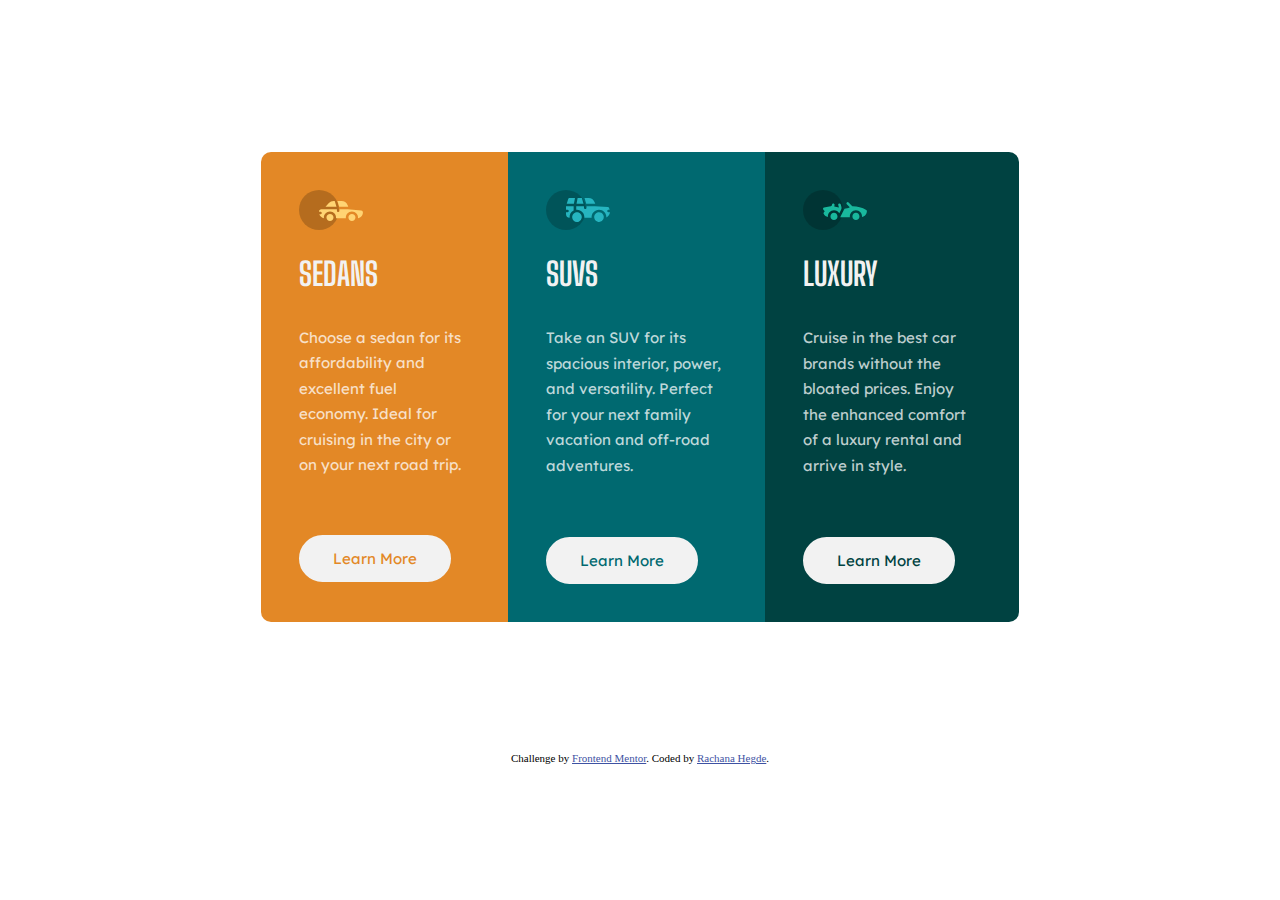
==== 3-column-preview-card-component-project/index.html @ 10894abb "Add files via upload" ====
<!DOCTYPE html>
<html lang="en">
<head>
  <meta charset="UTF-8">
  <meta name="viewport" content="width=device-width, initial-scale=1.0"> <!-- displays site properly based on user's device -->

  <link rel="icon" type="image/png" sizes="32x32" href="./images/favicon-32x32.png">
  <link rel="stylesheet" href="css/main.css">
  <link href="https://fonts.googleapis.com/css2?family=Big+Shoulders+Display:wght@700&family=Lexend+Deca&display=swap" rel="stylesheet">
  <title>Frontend Mentor | 3-column preview card component</title>
</head>
<body>
  <div class="cards"> 
    <div class="sedan">
      <img src="images/icon-sedans.svg" alt="Sedan Image">
      <h1> SEDANS </h1>
      <p> Choose a sedan for its affordability and excellent fuel economy. Ideal for cruising in the city or on your next road trip.</p>
      <button> Learn More </button>
    </div>
    
    <div class="suv">
      <img src="images/icon-suvs.svg" alt="SUV Image">
      <h1> SUVS </h1>
      <p> Take an SUV for its spacious interior, power, and versatility. Perfect for your next family vacation and off-road adventures. </p>
      <button> Learn More </button>
    </div>

    <div class="luxury"> 
      <img src="images/icon-luxury.svg" alt="Luxury Car Image">
      <h1> LUXURY </h1>
      <p> Cruise in the best car brands without the bloated prices. Enjoy the enhanced comfort of a luxury rental and arrive in style.</p>
      <button> Learn More </button>
    </div>
  </div>

  <div class="attribution">
    Challenge by <a href="https://www.frontendmentor.io?ref=challenge" target="_blank">Frontend Mentor</a>. 
    Coded by <a href="http://rachanahegde.squarespace.com/">Rachana Hegde</a>.
  </div>
</body>
</html>
---- 3-column-preview-card-component-project/css/main.css ----
h1 {
    font-family: 'Big Shoulders Display', cursive; 
    color: hsl(0, 0%, 95%);
}

p {
    font-family: 'Lexend Deca', sans-serif;
    font-size: 15px;
    color: hsla(0, 0%, 100%, 0.75);
    line-height: 170%;
    padding: 5% 20% 20% 0%;
}

button {
    font-family: 'Lexend Deca', sans-serif;
    background-color: hsl(0, 0%, 95%);
    text-align: center;
    text-decoration: none;
    padding: 12px 32px;
    font-size: 15px;
    border: solid 2px hsl(0, 0%, 95%);
    border-radius: 30px;
}

.cards {
    display: flex;
    margin: 12% 20% 0% 20%;
}

.sedan {
    padding: 5% 0% 5% 5%;
    background-color: hsl(31, 77%, 52%);
    border-radius: 10px 0px 0px 10px;
}

.sedan button {
    color: hsl(31, 77%, 52%);
}

.sedan button:hover {
    background-color: hsl(31, 77%, 52%);
    color: hsl(0, 0%, 95%);
}

.suv {
    padding: 5% 0% 5% 5%;
    background-color: hsl(184, 100%, 22%);
}

.suv button {
    color: hsl(184, 100%, 22%);
}

.suv button:hover {
    background-color: hsl(184, 100%, 22%);
    color: hsl(0, 0%, 95%);
}

.luxury {
    padding: 5% 0% 5% 5%;
    background-color: hsl(179, 100%, 13%);
    border-radius: 0px 10px 10px 0px;
}

.luxury button {
    color: hsl(179, 100%, 13%);
}

.luxury button:hover {
    background-color: hsl(179, 100%, 13%);
    color: hsl(0, 0%, 95%);
}

.attribution {
    font-size: 11px; 
    text-align: center; 
    margin: 0 auto;
    position: relative;
    top: 130px;
}
.attribution a {
    color: hsl(228, 45%, 44%); 
}

@media all and (max-width: 1200px) {
    .cards {
        margin: 12% 10% 0% 10%;
    }
    
}

@media all and (max-width: 800px) {
    .cards {
        flex-flow: column wrap;
        margin: 12% 30% 0% 30%;
    }
    p {
        padding: 5% 20% 10% 0%;
    }

    .sedan {
        padding: 20% 0% 10% 15%;
        border-radius: 10px 10px 0px 0px;
    }

    .suv {
        padding: 20% 0% 10% 15%;
    }

    .luxury {
        padding: 20% 0% 10% 15%;
        border-radius: 0px 0px 10px 10px;
    }
}

@media all and (max-width: 450px) {
    .cards {
        flex-flow: column wrap;
        margin: 10% 5% 10% 5%;
    }
}
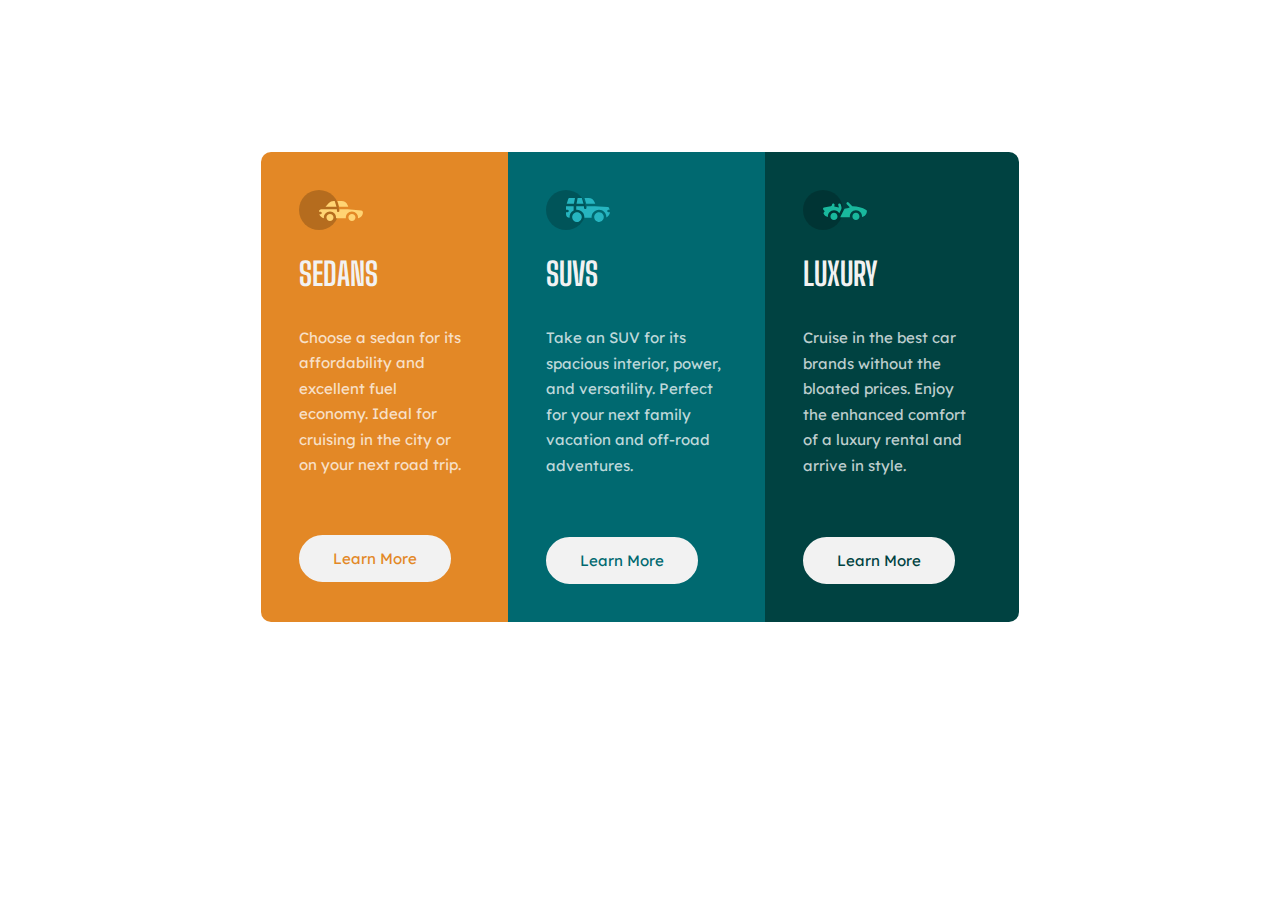
==== commit 86a3130f: "Add files via upload" ====
--- a/3-column-preview-card-component-project/index.html
+++ b/3-column-preview-card-component-project/index.html
@@ -1,41 +1,38 @@
 <!DOCTYPE html>
 <html lang="en">
-<head>
-  <meta charset="UTF-8">
-  <meta name="viewport" content="width=device-width, initial-scale=1.0"> <!-- displays site properly based on user's device -->
+  <head>
+    <meta charset="UTF-8">
+    <meta name="viewport" content="width=device-width, initial-scale=1.0"> <!-- displays site properly based on user's device -->
 
-  <link rel="icon" type="image/png" sizes="32x32" href="./images/favicon-32x32.png">
-  <link rel="stylesheet" href="css/main.css">
-  <link href="https://fonts.googleapis.com/css2?family=Big+Shoulders+Display:wght@700&family=Lexend+Deca&display=swap" rel="stylesheet">
-  <title>Frontend Mentor | 3-column preview card component</title>
-</head>
-<body>
-  <div class="cards"> 
-    <div class="sedan">
-      <img src="images/icon-sedans.svg" alt="Sedan Image">
-      <h1> SEDANS </h1>
-      <p> Choose a sedan for its affordability and excellent fuel economy. Ideal for cruising in the city or on your next road trip.</p>
-      <button> Learn More </button>
+    <link rel="icon" type="image/png" sizes="32x32" href="./images/favicon-32x32.png">
+    <link rel="stylesheet" href="css/main.css">
+    <link href="https://fonts.googleapis.com/css2?family=Big+Shoulders+Display:wght@700&family=Lexend+Deca&display=swap" rel="stylesheet">
+    <title>3-column preview card component</title>
+  </head>
+  <body>
+    <main> 
+    <div class="cards"> 
+      <div class="sedan">
+        <img src="images/icon-sedans.svg" alt="Sedan Image">
+        <h1> SEDANS </h1>
+        <p> Choose a sedan for its affordability and excellent fuel economy. Ideal for cruising in the city or on your next road trip.</p>
+        <button> Learn More </button>
+      </div>
+      
+      <div class="suv">
+        <img src="images/icon-suvs.svg" alt="SUV Image">
+        <h1> SUVS </h1>
+        <p> Take an SUV for its spacious interior, power, and versatility. Perfect for your next family vacation and off-road adventures. </p>
+        <button> Learn More </button>
+      </div>
+
+      <div class="luxury"> 
+        <img src="images/icon-luxury.svg" alt="Luxury Car Image">
+        <h1> LUXURY </h1>
+        <p> Cruise in the best car brands without the bloated prices. Enjoy the enhanced comfort of a luxury rental and arrive in style.</p>
+        <button> Learn More </button>
+      </div>
     </div>
-    
-    <div class="suv">
-      <img src="images/icon-suvs.svg" alt="SUV Image">
-      <h1> SUVS </h1>
-      <p> Take an SUV for its spacious interior, power, and versatility. Perfect for your next family vacation and off-road adventures. </p>
-      <button> Learn More </button>
-    </div>
-
-    <div class="luxury"> 
-      <img src="images/icon-luxury.svg" alt="Luxury Car Image">
-      <h1> LUXURY </h1>
-      <p> Cruise in the best car brands without the bloated prices. Enjoy the enhanced comfort of a luxury rental and arrive in style.</p>
-      <button> Learn More </button>
-    </div>
-  </div>
-
-  <div class="attribution">
-    Challenge by <a href="https://www.frontendmentor.io?ref=challenge" target="_blank">Frontend Mentor</a>. 
-    Coded by <a href="http://rachanahegde.squarespace.com/">Rachana Hegde</a>.
-  </div>
-</body>
+    </main>
+  </body>
 </html>--- a/3-column-preview-card-component-project/css/main.css
+++ b/3-column-preview-card-component-project/css/main.css
@@ -1,3 +1,5 @@
+/* General Styles */
+
 h1 {
     font-family: 'Big Shoulders Display', cursive; 
     color: hsl(0, 0%, 95%);
@@ -11,21 +13,12 @@
     padding: 5% 20% 20% 0%;
 }
 
-button {
-    font-family: 'Lexend Deca', sans-serif;
-    background-color: hsl(0, 0%, 95%);
-    text-align: center;
-    text-decoration: none;
-    padding: 12px 32px;
-    font-size: 15px;
-    border: solid 2px hsl(0, 0%, 95%);
-    border-radius: 30px;
-}
-
 .cards {
     display: flex;
     margin: 12% 20% 0% 20%;
 }
+
+/* Sedan Card */
 
 .sedan {
     padding: 5% 0% 5% 5%;
@@ -42,6 +35,8 @@
     color: hsl(0, 0%, 95%);
 }
 
+/* SUV Card */
+
 .suv {
     padding: 5% 0% 5% 5%;
     background-color: hsl(184, 100%, 22%);
@@ -55,6 +50,8 @@
     background-color: hsl(184, 100%, 22%);
     color: hsl(0, 0%, 95%);
 }
+
+/* Luxury Card */
 
 .luxury {
     padding: 5% 0% 5% 5%;
@@ -71,15 +68,25 @@
     color: hsl(0, 0%, 95%);
 }
 
-.attribution {
-    font-size: 11px; 
-    text-align: center; 
-    margin: 0 auto;
-    position: relative;
-    top: 130px;
+/* Learn More Button */
+
+button {
+    font-family: 'Lexend Deca', sans-serif;
+    background-color: hsl(0, 0%, 95%);
+    text-align: center;
+    text-decoration: none;
+    padding: 12px 32px;
+    font-size: 15px;
+    border: solid 2px hsl(0, 0%, 95%);
+    border-radius: 30px;
 }
-.attribution a {
-    color: hsl(228, 45%, 44%); 
+
+/* Media Queries */
+
+@media all and (min-width: 1400px) {
+    .suv p {
+        padding: 5% 20% 30% 0%;
+    }
 }
 
 @media all and (max-width: 1200px) {
